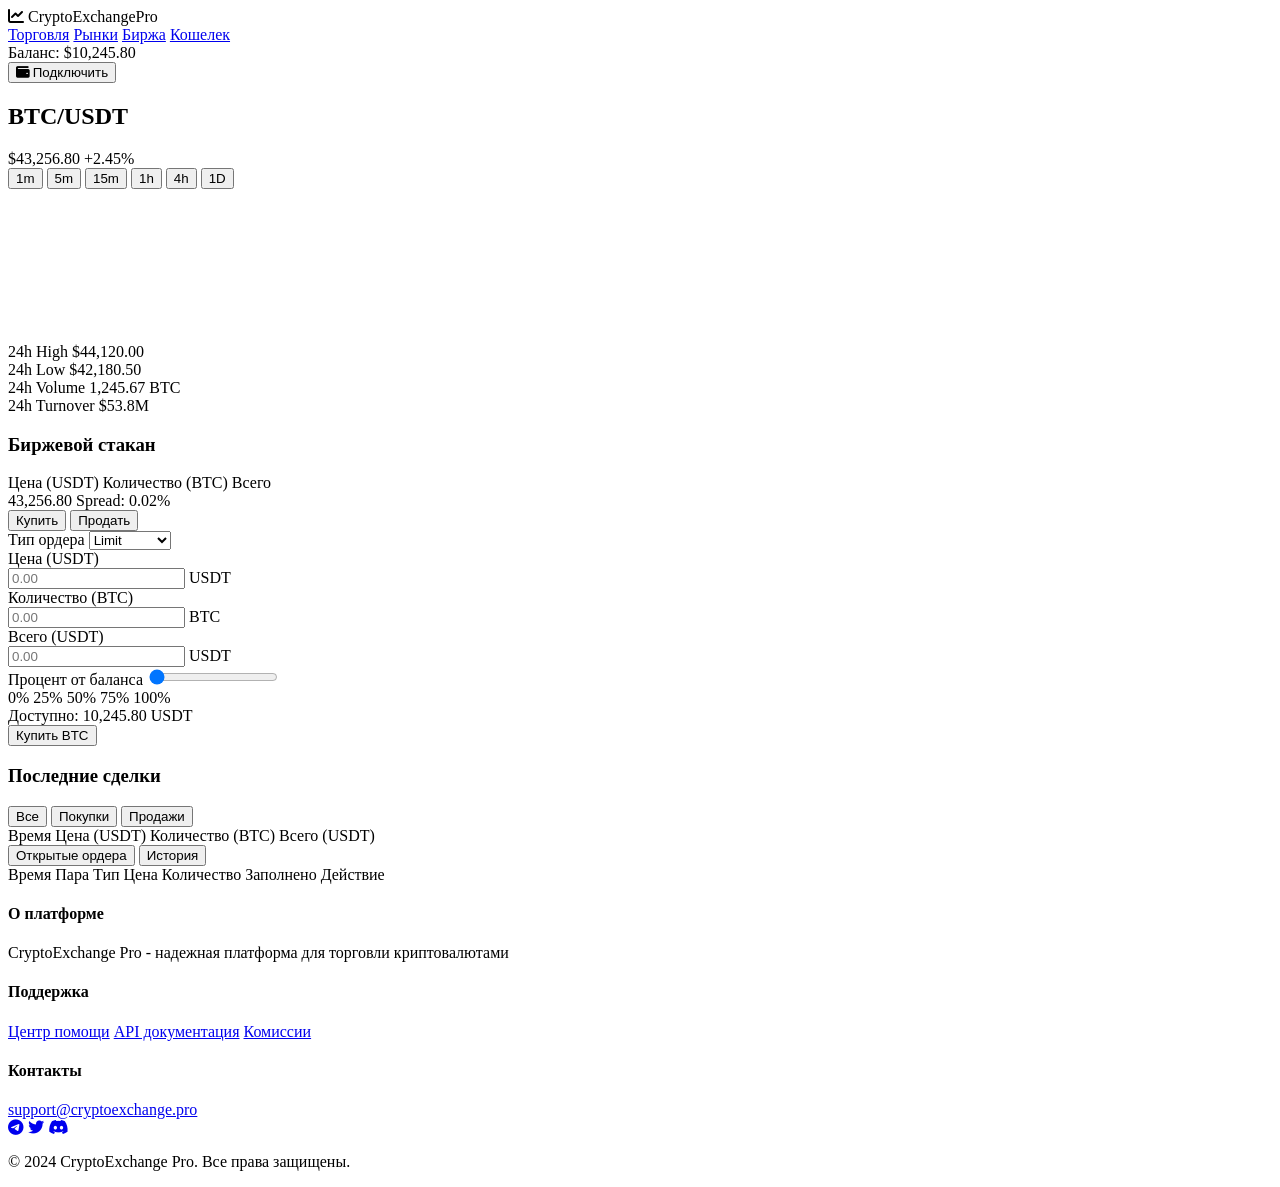
==== index.html @ 2f24f22d "Rename Qwen_html_20260328_es0e9vkoa.html to index.html" ====
<!DOCTYPE html>
<html lang="ru">
<head>
    <meta charset="UTF-8">
    <meta name="viewport" content="width=device-width, initial-scale=1.0">
    <title>CryptoExchange Pro - Торговая платформа</title>
    <link rel="stylesheet" href="css/style.css">
    <link rel="stylesheet" href="https://cdnjs.cloudflare.com/ajax/libs/font-awesome/6.4.0/css/all.min.css">
</head>
<body>
    <!-- Header -->
    <header class="header">
        <div class="container">
            <div class="logo">
                <i class="fas fa-chart-line"></i>
                <span>CryptoExchange<span class="accent">Pro</span></span>
            </div>
            
            <nav class="nav">
                <a href="#" class="nav-link active">Торговля</a>
                <a href="#" class="nav-link">Рынки</a>
                <a href="#" class="nav-link">Биржа</a>
                <a href="#" class="nav-link">Кошелек</a>
            </nav>
            
            <div class="header-actions">
                <div class="balance-display">
                    <span class="balance-label">Баланс:</span>
                    <span class="balance-value" id="totalBalance">$10,245.80</span>
                </div>
                <button class="btn btn-primary" id="connectWallet">
                    <i class="fas fa-wallet"></i> Подключить
                </button>
                <div class="user-menu" id="userMenu" style="display: none;">
                    <img src="https://ui-avatars.com/api/?name=User&background=6366f1&color=fff" alt="User" class="user-avatar">
                    <span class="user-name">User</span>
                </div>
            </div>
        </div>
    </header>

    <!-- Market Ticker -->
    <div class="market-ticker">
        <div class="ticker-wrapper" id="tickerWrapper">
            <!-- Ticker items will be inserted here -->
        </div>
    </div>

    <!-- Main Trading Interface -->
    <main class="main-container">
        <div class="container">
            <div class="trading-grid">
                
                <!-- Chart Section -->
                <div class="chart-section">
                    <div class="panel-header">
                        <div class="pair-selector">
                            <h2 class="pair-name">BTC/USDT</h2>
                            <span class="pair-price" id="currentPrice">$43,256.80</span>
                            <span class="price-change positive" id="priceChange">+2.45%</span>
                        </div>
                        <div class="chart-controls">
                            <button class="timeframe-btn active" data-time="1m">1m</button>
                            <button class="timeframe-btn" data-time="5m">5m</button>
                            <button class="timeframe-btn" data-time="15m">15m</button>
                            <button class="timeframe-btn" data-time="1h">1h</button>
                            <button class="timeframe-btn" data-time="4h">4h</button>
                            <button class="timeframe-btn" data-time="1d">1D</button>
                        </div>
                    </div>
                    <div class="chart-container">
                        <canvas id="tradingChart"></canvas>
                    </div>
                    <div class="chart-stats">
                        <div class="stat-item">
                            <span class="stat-label">24h High</span>
                            <span class="stat-value">$44,120.00</span>
                        </div>
                        <div class="stat-item">
                            <span class="stat-label">24h Low</span>
                            <span class="stat-value">$42,180.50</span>
                        </div>
                        <div class="stat-item">
                            <span class="stat-label">24h Volume</span>
                            <span class="stat-value">1,245.67 BTC</span>
                        </div>
                        <div class="stat-item">
                            <span class="stat-label">24h Turnover</span>
                            <span class="stat-value">$53.8M</span>
                        </div>
                    </div>
                </div>

                <!-- Order Book -->
                <div class="orderbook-section">
                    <div class="panel-header">
                        <h3>Биржевой стакан</h3>
                    </div>
                    <div class="orderbook-header">
                        <span>Цена (USDT)</span>
                        <span>Количество (BTC)</span>
                        <span>Всего</span>
                    </div>
                    <div class="orderbook" id="orderbook">
                        <!-- Asks (Sell orders) -->
                        <div class="orderbook-asks" id="orderbookAsks"></div>
                        
                        <div class="orderbook-spread">
                            <span class="spread-price" id="spreadPrice">43,256.80</span>
                            <span class="spread-label">Spread: 0.02%</span>
                        </div>
                        
                        <!-- Bids (Buy orders) -->
                        <div class="orderbook-bids" id="orderbookBids"></div>
                    </div>
                </div>

                <!-- Trading Form -->
                <div class="trading-section">
                    <div class="trade-tabs">
                        <button class="trade-tab active" data-type="buy">Купить</button>
                        <button class="trade-tab" data-type="sell">Продать</button>
                    </div>
                    
                    <form class="trade-form" id="tradeForm">
                        <div class="form-group">
                            <label>Тип ордера</label>
                            <select class="form-select" id="orderType">
                                <option value="limit">Limit</option>
                                <option value="market">Market</option>
                                <option value="stop">Stop-Limit</option>
                            </select>
                        </div>
                        
                        <div class="form-group" id="priceGroup">
                            <label>Цена (USDT)</label>
                            <div class="input-group">
                                <input type="number" class="form-input" id="priceInput" placeholder="0.00" step="0.01">
                                <span class="input-suffix">USDT</span>
                            </div>
                        </div>
                        
                        <div class="form-group">
                            <label>Количество (BTC)</label>
                            <div class="input-group">
                                <input type="number" class="form-input" id="amountInput" placeholder="0.00" step="0.0001">
                                <span class="input-suffix">BTC</span>
                            </div>
                        </div>
                        
                        <div class="form-group">
                            <label>Всего (USDT)</label>
                            <div class="input-group">
                                <input type="number" class="form-input" id="totalInput" placeholder="0.00" readonly>
                                <span class="input-suffix">USDT</span>
                            </div>
                        </div>
                        
                        <div class="slider-group">
                            <label>Процент от баланса</label>
                            <input type="range" class="slider" id="percentageSlider" min="0" max="100" value="0">
                            <div class="slider-labels">
                                <span>0%</span>
                                <span>25%</span>
                                <span>50%</span>
                                <span>75%</span>
                                <span>100%</span>
                            </div>
                        </div>
                        
                        <div class="balance-info">
                            <span>Доступно:</span>
                            <span class="available-balance" id="availableBalance">10,245.80 USDT</span>
                        </div>
                        
                        <button type="submit" class="btn btn-trade btn-buy" id="tradeButton">
                            Купить BTC
                        </button>
                    </form>
                </div>
            </div>

            <!-- Recent Trades -->
            <div class="recent-trades">
                <div class="panel-header">
                    <h3>Последние сделки</h3>
                    <div class="trade-filters">
                        <button class="filter-btn active" data-filter="all">Все</button>
                        <button class="filter-btn" data-filter="buy">Покупки</button>
                        <button class="filter-btn" data-filter="sell">Продажи</button>
                    </div>
                </div>
                <div class="trades-table">
                    <div class="trades-header">
                        <span>Время</span>
                        <span>Цена (USDT)</span>
                        <span>Количество (BTC)</span>
                        <span>Всего (USDT)</span>
                    </div>
                    <div class="trades-body" id="tradesBody">
                        <!-- Trades will be inserted here -->
                    </div>
                </div>
            </div>

            <!-- User Orders -->
            <div class="user-orders">
                <div class="tabs">
                    <button class="tab active" data-tab="open">Открытые ордера</button>
                    <button class="tab" data-tab="history">История</button>
                </div>
                <div class="orders-content">
                    <div class="orders-table" id="openOrders">
                        <div class="orders-header">
                            <span>Время</span>
                            <span>Пара</span>
                            <span>Тип</span>
                            <span>Цена</span>
                            <span>Количество</span>
                            <span>Заполнено</span>
                            <span>Действие</span>
                        </div>
                        <div class="orders-body" id="openOrdersBody">
                            <!-- Orders will be inserted here -->
                        </div>
                    </div>
                </div>
            </div>
        </div>
    </main>

    <!-- Footer -->
    <footer class="footer">
        <div class="container">
            <div class="footer-content">
                <div class="footer-section">
                    <h4>О платформе</h4>
                    <p>CryptoExchange Pro - надежная платформа для торговли криптовалютами</p>
                </div>
                <div class="footer-section">
                    <h4>Поддержка</h4>
                    <a href="#">Центр помощи</a>
                    <a href="#">API документация</a>
                    <a href="#">Комиссии</a>
                </div>
                <div class="footer-section">
                    <h4>Контакты</h4>
                    <a href="#">support@cryptoexchange.pro</a>
                    <div class="social-links">
                        <a href="#"><i class="fab fa-telegram"></i></a>
                        <a href="#"><i class="fab fa-twitter"></i></a>
                        <a href="#"><i class="fab fa-discord"></i></a>
                    </div>
                </div>
            </div>
            <div class="footer-bottom">
                <p>&copy; 2024 CryptoExchange Pro. Все права защищены.</p>
            </div>
        </div>
    </footer>

    <!-- Notification Container -->
    <div class="notifications" id="notifications"></div>

    <script src="js/chart.js"></script>
    <script src="js/orderbook.js"></script>
    <script src="js/trading.js"></script>
    <script src="js/app.js"></script>
</body>
</html>
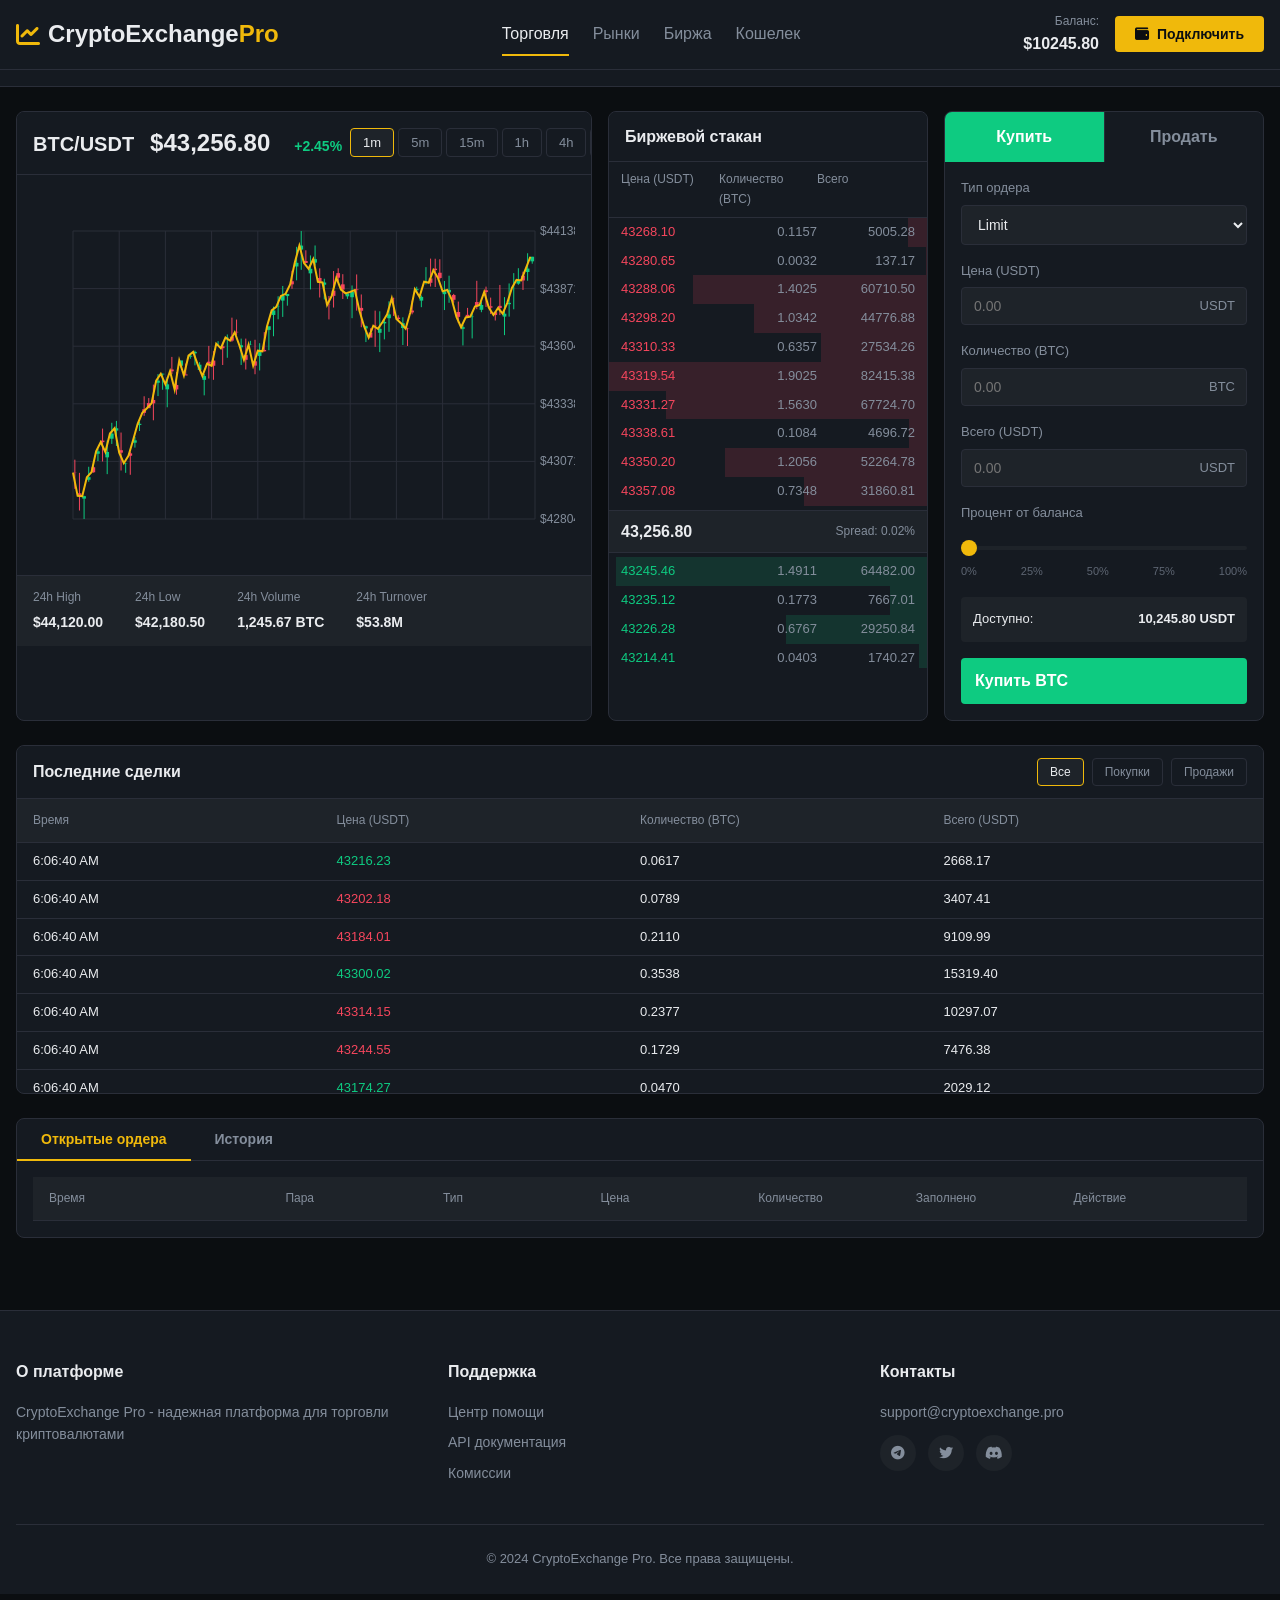
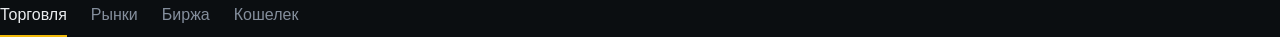
==== commit 39f88222: "Update index.html" ====
--- a/index.html
+++ b/index.html
@@ -268,3 +268,9 @@
     <script src="js/app.js"></script>
 </body>
 </html>
+<nav class="nav">
+    <a href="trading.html" class="nav-link active">Торговля</a>
+    <a href="markets.html" class="nav-link">Рынки</a>
+    <a href="exchange.html" class="nav-link">Биржа</a>
+    <a href="wallet.html" class="nav-link">Кошелек</a>
+</nav>
--- a/css/style.css
+++ b/css/style.css
@@ -0,0 +1,934 @@
+/* CSS Variables */
+:root {
+    --bg-primary: #0b0e11;
+    --bg-secondary: #151a21;
+    --bg-tertiary: #1e2329;
+    --bg-hover: #2a3038;
+    
+    --text-primary: #eaecef;
+    --text-secondary: #848e9c;
+    --text-tertiary: #5e6673;
+    
+    --accent-primary: #f0b90b;
+    --accent-hover: #d0a009;
+    
+    --buy-color: #0ecb81;
+    --sell-color: #f6465d;
+    --buy-bg: rgba(14, 203, 129, 0.1);
+    --sell-bg: rgba(246, 70, 93, 0.1);
+    
+    --border-color: #2a2e39;
+    --shadow: 0 4px 6px rgba(0, 0, 0, 0.3);
+    
+    --success: #0ecb81;
+    --error: #f6465d;
+    --warning: #f0b90b;
+    
+    --font-family: -apple-system, BlinkMacSystemFont, 'Segoe UI', Roboto, 'Helvetica Neue', Arial, sans-serif;
+}
+
+/* Reset & Base */
+* {
+    margin: 0;
+    padding: 0;
+    box-sizing: border-box;
+}
+
+body {
+    font-family: var(--font-family);
+    background-color: var(--bg-primary);
+    color: var(--text-primary);
+    line-height: 1.6;
+    overflow-x: hidden;
+}
+
+.container {
+    max-width: 1400px;
+    margin: 0 auto;
+    padding: 0 16px;
+}
+
+/* Header */
+.header {
+    background-color: var(--bg-secondary);
+    border-bottom: 1px solid var(--border-color);
+    padding: 12px 0;
+    position: sticky;
+    top: 0;
+    z-index: 1000;
+}
+
+.header .container {
+    display: flex;
+    align-items: center;
+    justify-content: space-between;
+}
+
+.logo {
+    display: flex;
+    align-items: center;
+    gap: 8px;
+    font-size: 24px;
+    font-weight: 700;
+    color: var(--text-primary);
+    text-decoration: none;
+}
+
+.logo i {
+    color: var(--accent-primary);
+}
+
+.logo .accent {
+    color: var(--accent-primary);
+}
+
+.nav {
+    display: flex;
+    gap: 24px;
+}
+
+.nav-link {
+    color: var(--text-secondary);
+    text-decoration: none;
+    font-weight: 500;
+    transition: color 0.3s;
+    padding: 8px 0;
+    border-bottom: 2px solid transparent;
+}
+
+.nav-link:hover,
+.nav-link.active {
+    color: var(--text-primary);
+    border-bottom-color: var(--accent-primary);
+}
+
+.header-actions {
+    display: flex;
+    align-items: center;
+    gap: 16px;
+}
+
+.balance-display {
+    display: flex;
+    flex-direction: column;
+    align-items: flex-end;
+}
+
+.balance-label {
+    font-size: 12px;
+    color: var(--text-secondary);
+}
+
+.balance-value {
+    font-weight: 600;
+    color: var(--text-primary);
+}
+
+.btn {
+    padding: 10px 20px;
+    border: none;
+    border-radius: 4px;
+    font-weight: 600;
+    cursor: pointer;
+    transition: all 0.3s;
+    display: inline-flex;
+    align-items: center;
+    gap: 8px;
+    font-size: 14px;
+}
+
+.btn-primary {
+    background-color: var(--accent-primary);
+    color: var(--bg-primary);
+}
+
+.btn-primary:hover {
+    background-color: var(--accent-hover);
+    transform: translateY(-1px);
+}
+
+.user-menu {
+    display: flex;
+    align-items: center;
+    gap: 8px;
+    padding: 4px 12px;
+    background-color: var(--bg-tertiary);
+    border-radius: 20px;
+    cursor: pointer;
+}
+
+.user-avatar {
+    width: 28px;
+    height: 28px;
+    border-radius: 50%;
+}
+
+.user-name {
+    font-size: 14px;
+    font-weight: 500;
+}
+
+/* Market Ticker */
+.market-ticker {
+    background-color: var(--bg-secondary);
+    border-bottom: 1px solid var(--border-color);
+    overflow: hidden;
+    padding: 8px 0;
+}
+
+.ticker-wrapper {
+    display: flex;
+    gap: 24px;
+    animation: scroll 30s linear infinite;
+}
+
+@keyframes scroll {
+    0% { transform: translateX(0); }
+    100% { transform: translateX(-50%); }
+}
+
+.ticker-item {
+    display: flex;
+    align-items: center;
+    gap: 8px;
+    white-space: nowrap;
+    font-size: 14px;
+}
+
+.ticker-pair {
+    font-weight: 600;
+    color: var(--text-primary);
+}
+
+.ticker-price {
+    color: var(--text-secondary);
+}
+
+.ticker-change {
+    font-weight: 500;
+}
+
+.positive {
+    color: var(--buy-color);
+}
+
+.negative {
+    color: var(--sell-color);
+}
+
+/* Main Container */
+.main-container {
+    padding: 24px 0;
+}
+
+.trading-grid {
+    display: grid;
+    grid-template-columns: 1fr 320px 320px;
+    gap: 16px;
+    margin-bottom: 24px;
+}
+
+/* Panel */
+.panel-header {
+    display: flex;
+    justify-content: space-between;
+    align-items: center;
+    padding: 12px 16px;
+    background-color: var(--bg-secondary);
+    border-bottom: 1px solid var(--border-color);
+}
+
+.panel-header h3 {
+    font-size: 16px;
+    font-weight: 600;
+}
+
+/* Chart Section */
+.chart-section {
+    background-color: var(--bg-secondary);
+    border: 1px solid var(--border-color);
+    border-radius: 8px;
+    overflow: hidden;
+}
+
+.pair-selector {
+    display: flex;
+    align-items: baseline;
+    gap: 16px;
+}
+
+.pair-name {
+    font-size: 20px;
+    font-weight: 700;
+}
+
+.pair-price {
+    font-size: 24px;
+    font-weight: 700;
+    color: var(--text-primary);
+}
+
+.price-change {
+    font-size: 14px;
+    font-weight: 600;
+    padding: 4px 8px;
+    border-radius: 4px;
+}
+
+.chart-controls {
+    display: flex;
+    gap: 4px;
+}
+
+.timeframe-btn {
+    padding: 6px 12px;
+    background: transparent;
+    border: 1px solid var(--border-color);
+    color: var(--text-secondary);
+    border-radius: 4px;
+    cursor: pointer;
+    font-size: 13px;
+    transition: all 0.3s;
+}
+
+.timeframe-btn:hover,
+.timeframe-btn.active {
+    background-color: var(--bg-tertiary);
+    color: var(--text-primary);
+    border-color: var(--accent-primary);
+}
+
+.chart-container {
+    height: 400px;
+    padding: 16px;
+    position: relative;
+}
+
+.chart-container canvas {
+    width: 100% !important;
+    height: 100% !important;
+}
+
+.chart-stats {
+    display: flex;
+    gap: 32px;
+    padding: 12px 16px;
+    background-color: var(--bg-tertiary);
+    border-top: 1px solid var(--border-color);
+}
+
+.stat-item {
+    display: flex;
+    flex-direction: column;
+    gap: 4px;
+}
+
+.stat-label {
+    font-size: 12px;
+    color: var(--text-secondary);
+}
+
+.stat-value {
+    font-size: 14px;
+    font-weight: 600;
+    color: var(--text-primary);
+}
+
+/* Order Book */
+.orderbook-section {
+    background-color: var(--bg-secondary);
+    border: 1px solid var(--border-color);
+    border-radius: 8px;
+    overflow: hidden;
+}
+
+.orderbook-header {
+    display: grid;
+    grid-template-columns: 1fr 1fr 1fr;
+    padding: 8px 12px;
+    font-size: 12px;
+    color: var(--text-secondary);
+    border-bottom: 1px solid var(--border-color);
+}
+
+.orderbook {
+    height: 450px;
+    overflow-y: auto;
+}
+
+.orderbook-asks,
+.orderbook-bids {
+    display: flex;
+    flex-direction: column;
+}
+
+.order-row {
+    display: grid;
+    grid-template-columns: 1fr 1fr 1fr;
+    padding: 4px 12px;
+    font-size: 13px;
+    cursor: pointer;
+    transition: background-color 0.2s;
+    position: relative;
+}
+
+.order-row:hover {
+    background-color: var(--bg-hover);
+}
+
+.order-price {
+    font-weight: 500;
+}
+
+.order-amount {
+    color: var(--text-secondary);
+    text-align: right;
+}
+
+.order-total {
+    color: var(--text-secondary);
+    text-align: right;
+}
+
+.order-row.ask .order-price {
+    color: var(--sell-color);
+}
+
+.order-row.bid .order-price {
+    color: var(--buy-color);
+}
+
+.order-background {
+    position: absolute;
+    top: 0;
+    right: 0;
+    bottom: 0;
+    opacity: 0.15;
+    z-index: 0;
+}
+
+.order-row.ask .order-background {
+    background-color: var(--sell-color);
+}
+
+.order-row.bid .order-background {
+    background-color: var(--buy-color);
+}
+
+.order-row > span {
+    position: relative;
+    z-index: 1;
+}
+
+.orderbook-spread {
+    display: flex;
+    justify-content: space-between;
+    align-items: center;
+    padding: 8px 12px;
+    margin: 4px 0;
+    background-color: var(--bg-tertiary);
+    border-top: 1px solid var(--border-color);
+    border-bottom: 1px solid var(--border-color);
+}
+
+.spread-price {
+    font-size: 16px;
+    font-weight: 700;
+    color: var(--text-primary);
+}
+
+.spread-label {
+    font-size: 12px;
+    color: var(--text-secondary);
+}
+
+/* Trading Form */
+.trading-section {
+    background-color: var(--bg-secondary);
+    border: 1px solid var(--border-color);
+    border-radius: 8px;
+    overflow: hidden;
+}
+
+.trade-tabs {
+    display: grid;
+    grid-template-columns: 1fr 1fr;
+    gap: 1px;
+    background-color: var(--border-color);
+}
+
+.trade-tab {
+    padding: 16px;
+    background-color: var(--bg-secondary);
+    border: none;
+    color: var(--text-secondary);
+    font-size: 16px;
+    font-weight: 600;
+    cursor: pointer;
+    transition: all 0.3s;
+}
+
+.trade-tab.active[data-type="buy"] {
+    background-color: var(--buy-color);
+    color: white;
+}
+
+.trade-tab.active[data-type="sell"] {
+    background-color: var(--sell-color);
+    color: white;
+}
+
+.trade-form {
+    padding: 16px;
+}
+
+.form-group {
+    margin-bottom: 16px;
+}
+
+.form-group label {
+    display: block;
+    margin-bottom: 6px;
+    font-size: 13px;
+    color: var(--text-secondary);
+    font-weight: 500;
+}
+
+.form-select,
+.form-input {
+    width: 100%;
+    padding: 10px 12px;
+    background-color: var(--bg-tertiary);
+    border: 1px solid var(--border-color);
+    border-radius: 4px;
+    color: var(--text-primary);
+    font-size: 14px;
+    transition: border-color 0.3s;
+}
+
+.form-select:focus,
+.form-input:focus {
+    outline: none;
+    border-color: var(--accent-primary);
+}
+
+.input-group {
+    position: relative;
+    display: flex;
+    align-items: center;
+}
+
+.input-suffix {
+    position: absolute;
+    right: 12px;
+    color: var(--text-secondary);
+    font-size: 13px;
+}
+
+.slider-group {
+    margin-bottom: 16px;
+}
+
+.slider-group label {
+    display: block;
+    margin-bottom: 8px;
+    font-size: 13px;
+    color: var(--text-secondary);
+}
+
+.slider {
+    width: 100%;
+    height: 4px;
+    background-color: var(--bg-tertiary);
+    border-radius: 2px;
+    outline: none;
+    -webkit-appearance: none;
+}
+
+.slider::-webkit-slider-thumb {
+    -webkit-appearance: none;
+    width: 16px;
+    height: 16px;
+    background-color: var(--accent-primary);
+    border-radius: 50%;
+    cursor: pointer;
+}
+
+.slider-labels {
+    display: flex;
+    justify-content: space-between;
+    margin-top: 6px;
+    font-size: 11px;
+    color: var(--text-tertiary);
+}
+
+.balance-info {
+    display: flex;
+    justify-content: space-between;
+    padding: 12px;
+    background-color: var(--bg-tertiary);
+    border-radius: 4px;
+    margin-bottom: 16px;
+    font-size: 13px;
+}
+
+.available-balance {
+    font-weight: 600;
+    color: var(--text-primary);
+}
+
+.btn-trade {
+    width: 100%;
+    padding: 14px;
+    font-size: 16px;
+}
+
+.btn-buy {
+    background-color: var(--buy-color);
+    color: white;
+}
+
+.btn-buy:hover {
+    background-color: #0db372;
+}
+
+.btn-sell {
+    background-color: var(--sell-color);
+    color: white;
+}
+
+.btn-sell:hover {
+    background-color: #e03e52;
+}
+
+/* Recent Trades */
+.recent-trades {
+    background-color: var(--bg-secondary);
+    border: 1px solid var(--border-color);
+    border-radius: 8px;
+    margin-bottom: 24px;
+    overflow: hidden;
+}
+
+.trade-filters {
+    display: flex;
+    gap: 8px;
+}
+
+.filter-btn {
+    padding: 6px 12px;
+    background: transparent;
+    border: 1px solid var(--border-color);
+    color: var(--text-secondary);
+    border-radius: 4px;
+    cursor: pointer;
+    font-size: 12px;
+    transition: all 0.3s;
+}
+
+.filter-btn:hover,
+.filter-btn.active {
+    background-color: var(--bg-tertiary);
+    color: var(--text-primary);
+    border-color: var(--accent-primary);
+}
+
+.trades-table {
+    max-height: 300px;
+    overflow-y: auto;
+}
+
+.trades-header,
+.orders-header {
+    display: grid;
+    grid-template-columns: 1fr 1fr 1fr 1fr;
+    padding: 12px 16px;
+    font-size: 12px;
+    color: var(--text-secondary);
+    border-bottom: 1px solid var(--border-color);
+    background-color: var(--bg-tertiary);
+}
+
+.trades-body,
+.orders-body {
+    max-height: 250px;
+    overflow-y: auto;
+}
+
+.trade-row,
+.order-row-item {
+    display: grid;
+    grid-template-columns: 1fr 1fr 1fr 1fr;
+    padding: 8px 16px;
+    font-size: 13px;
+    border-bottom: 1px solid var(--border-color);
+    transition: background-color 0.2s;
+}
+
+.trade-row:hover,
+.order-row-item:hover {
+    background-color: var(--bg-hover);
+}
+
+/* User Orders */
+.user-orders {
+    background-color: var(--bg-secondary);
+    border: 1px solid var(--border-color);
+    border-radius: 8px;
+    overflow: hidden;
+}
+
+.tabs {
+    display: flex;
+    border-bottom: 1px solid var(--border-color);
+}
+
+.tab {
+    padding: 12px 24px;
+    background: transparent;
+    border: none;
+    color: var(--text-secondary);
+    font-size: 14px;
+    font-weight: 600;
+    cursor: pointer;
+    border-bottom: 2px solid transparent;
+    margin-bottom: -1px;
+    transition: all 0.3s;
+}
+
+.tab.active {
+    color: var(--accent-primary);
+    border-bottom-color: var(--accent-primary);
+}
+
+.orders-content {
+    padding: 16px;
+}
+
+.orders-header {
+    display: grid;
+    grid-template-columns: 1.5fr 1fr 1fr 1fr 1fr 1fr 1fr;
+}
+
+.order-row-item {
+    grid-template-columns: 1.5fr 1fr 1fr 1fr 1fr 1fr 1fr;
+}
+
+.cancel-btn {
+    padding: 4px 12px;
+    background-color: var(--sell-color);
+    color: white;
+    border: none;
+    border-radius: 4px;
+    cursor: pointer;
+    font-size: 12px;
+    transition: background-color 0.3s;
+}
+
+.cancel-btn:hover {
+    background-color: #e03e52;
+}
+
+/* Footer */
+.footer {
+    background-color: var(--bg-secondary);
+    border-top: 1px solid var(--border-color);
+    padding: 48px 0 24px;
+    margin-top: 48px;
+}
+
+.footer-content {
+    display: grid;
+    grid-template-columns: repeat(3, 1fr);
+    gap: 48px;
+    margin-bottom: 32px;
+}
+
+.footer-section h4 {
+    font-size: 16px;
+    font-weight: 600;
+    margin-bottom: 16px;
+    color: var(--text-primary);
+}
+
+.footer-section p {
+    color: var(--text-secondary);
+    font-size: 14px;
+    line-height: 1.6;
+}
+
+.footer-section a {
+    display: block;
+    color: var(--text-secondary);
+    text-decoration: none;
+    font-size: 14px;
+    margin-bottom: 8px;
+    transition: color 0.3s;
+}
+
+.footer-section a:hover {
+    color: var(--accent-primary);
+}
+
+.social-links {
+    display: flex;
+    gap: 12px;
+    margin-top: 12px;
+}
+
+.social-links a {
+    display: flex;
+    align-items: center;
+    justify-content: center;
+    width: 36px;
+    height: 36px;
+    background-color: var(--bg-tertiary);
+    border-radius: 50%;
+    transition: all 0.3s;
+}
+
+.social-links a:hover {
+    background-color: var(--accent-primary);
+    color: var(--bg-primary);
+}
+
+.footer-bottom {
+    text-align: center;
+    padding-top: 24px;
+    border-top: 1px solid var(--border-color);
+    color: var(--text-secondary);
+    font-size: 13px;
+}
+
+/* Notifications */
+.notifications {
+    position: fixed;
+    top: 80px;
+    right: 20px;
+    z-index: 2000;
+    display: flex;
+    flex-direction: column;
+    gap: 10px;
+}
+
+.notification {
+    padding: 16px 20px;
+    background-color: var(--bg-secondary);
+    border-left: 4px solid var(--accent-primary);
+    border-radius: 4px;
+    box-shadow: var(--shadow);
+    animation: slideIn 0.3s ease;
+    min-width: 300px;
+}
+
+@keyframes slideIn {
+    from {
+        transform: translateX(400px);
+        opacity: 0;
+    }
+    to {
+        transform: translateX(0);
+        opacity: 1;
+    }
+}
+
+.notification.success {
+    border-left-color: var(--success);
+}
+
+.notification.error {
+    border-left-color: var(--error);
+}
+
+.notification.warning {
+    border-left-color: var(--warning);
+}
+
+/* Scrollbar */
+::-webkit-scrollbar {
+    width: 8px;
+    height: 8px;
+}
+
+::-webkit-scrollbar-track {
+    background: var(--bg-primary);
+}
+
+::-webkit-scrollbar-thumb {
+    background: var(--bg-tertiary);
+    border-radius: 4px;
+}
+
+::-webkit-scrollbar-thumb:hover {
+    background: var(--border-color);
+}
+
+/* Responsive */
+@media (max-width: 1200px) {
+    .trading-grid {
+        grid-template-columns: 1fr;
+    }
+    
+    .orderbook-section,
+    .trading-section {
+        max-height: 500px;
+        overflow-y: auto;
+    }
+}
+
+@media (max-width: 768px) {
+    .nav {
+        display: none;
+    }
+    
+    .footer-content {
+        grid-template-columns: 1fr;
+        gap: 24px;
+    }
+    
+    .chart-stats {
+        flex-wrap: wrap;
+        gap: 16px;
+    }
+}
+
+/* Loading Animation */
+@keyframes pulse {
+    0%, 100% {
+        opacity: 1;
+    }
+    50% {
+        opacity: 0.5;
+    }
+}
+
+.loading {
+    animation: pulse 2s cubic-bezier(0.4, 0, 0.6, 1) infinite;
+}
+
+/* Tooltip */
+.tooltip {
+    position: relative;
+}
+
+.tooltip::after {
+    content: attr(data-tooltip);
+    position: absolute;
+    bottom: 100%;
+    left: 50%;
+    transform: translateX(-50%);
+    padding: 6px 10px;
+    background-color: var(--bg-tertiary);
+    color: var(--text-primary);
+    font-size: 12px;
+    border-radius: 4px;
+    white-space: nowrap;
+    opacity: 0;
+    pointer-events: none;
+    transition: opacity 0.3s;
+    margin-bottom: 6px;
+}
+
+.tooltip:hover::after {
+    opacity: 1;
+}
